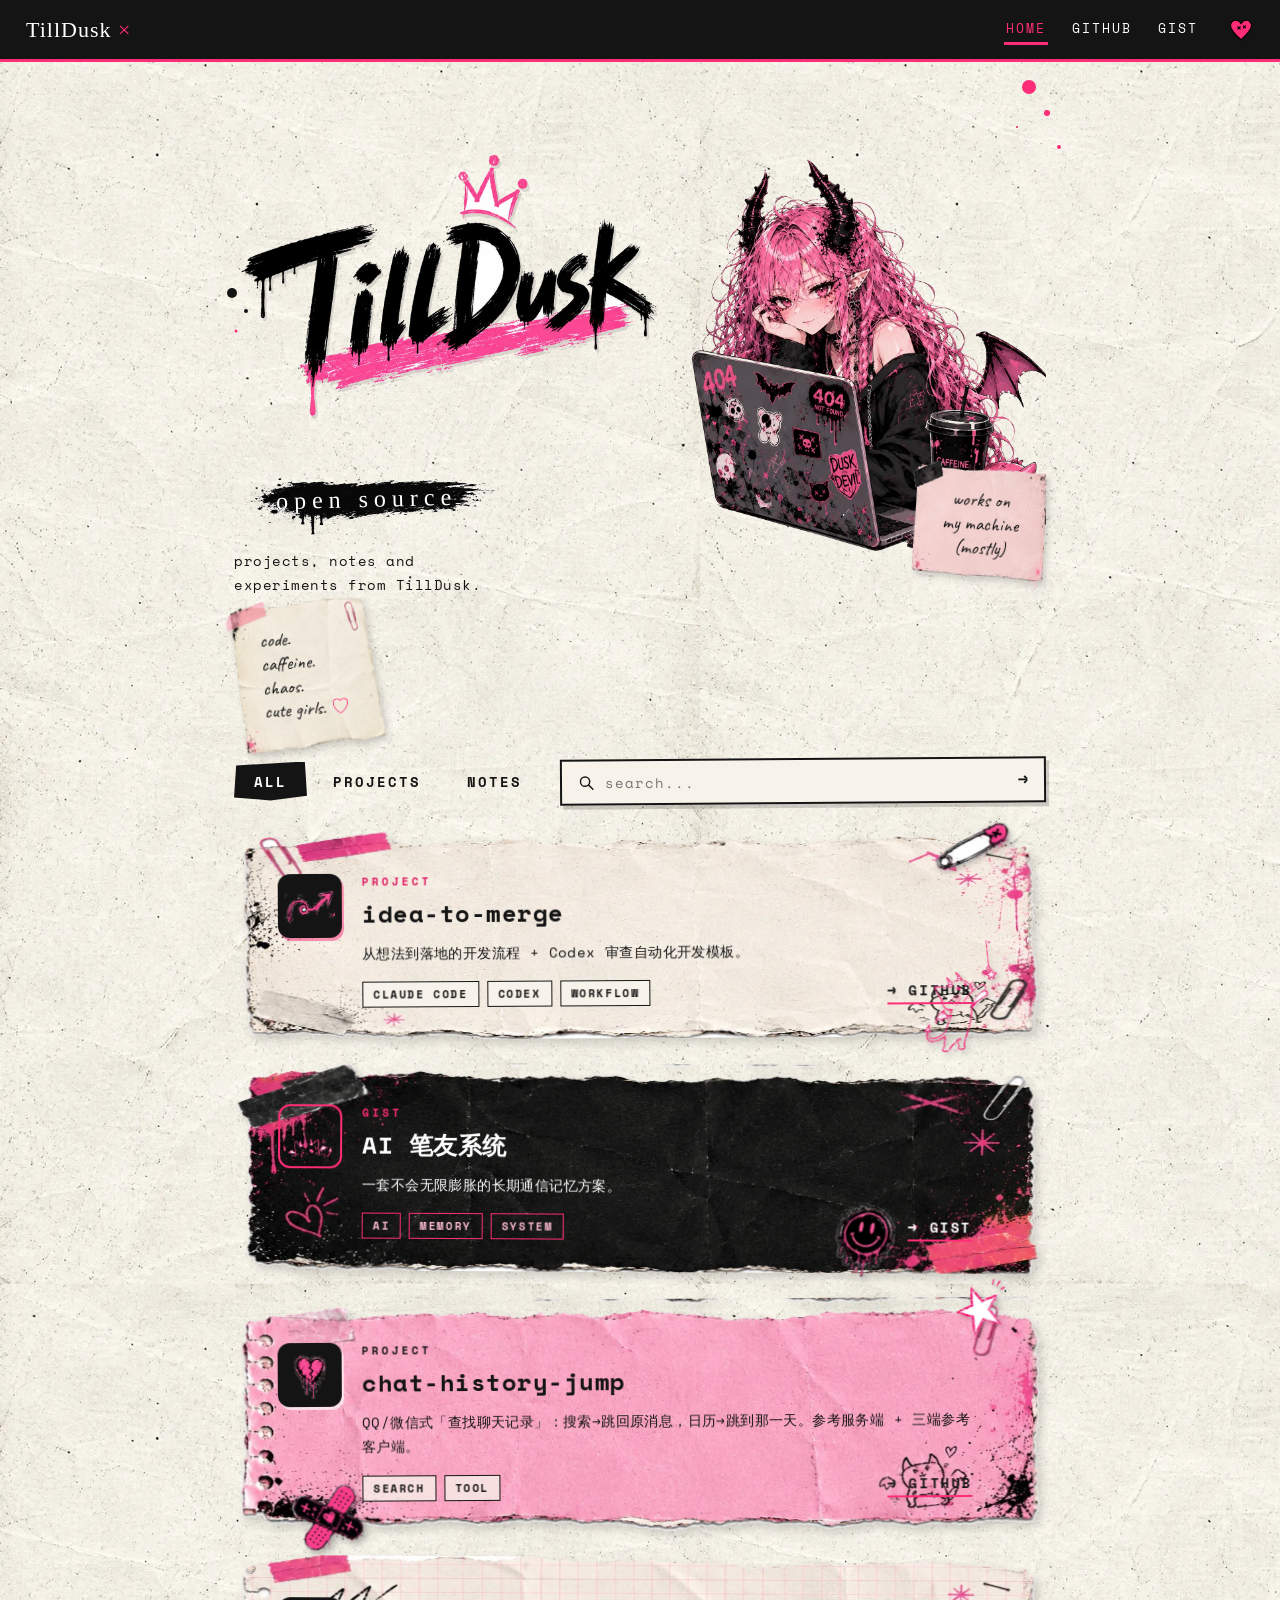
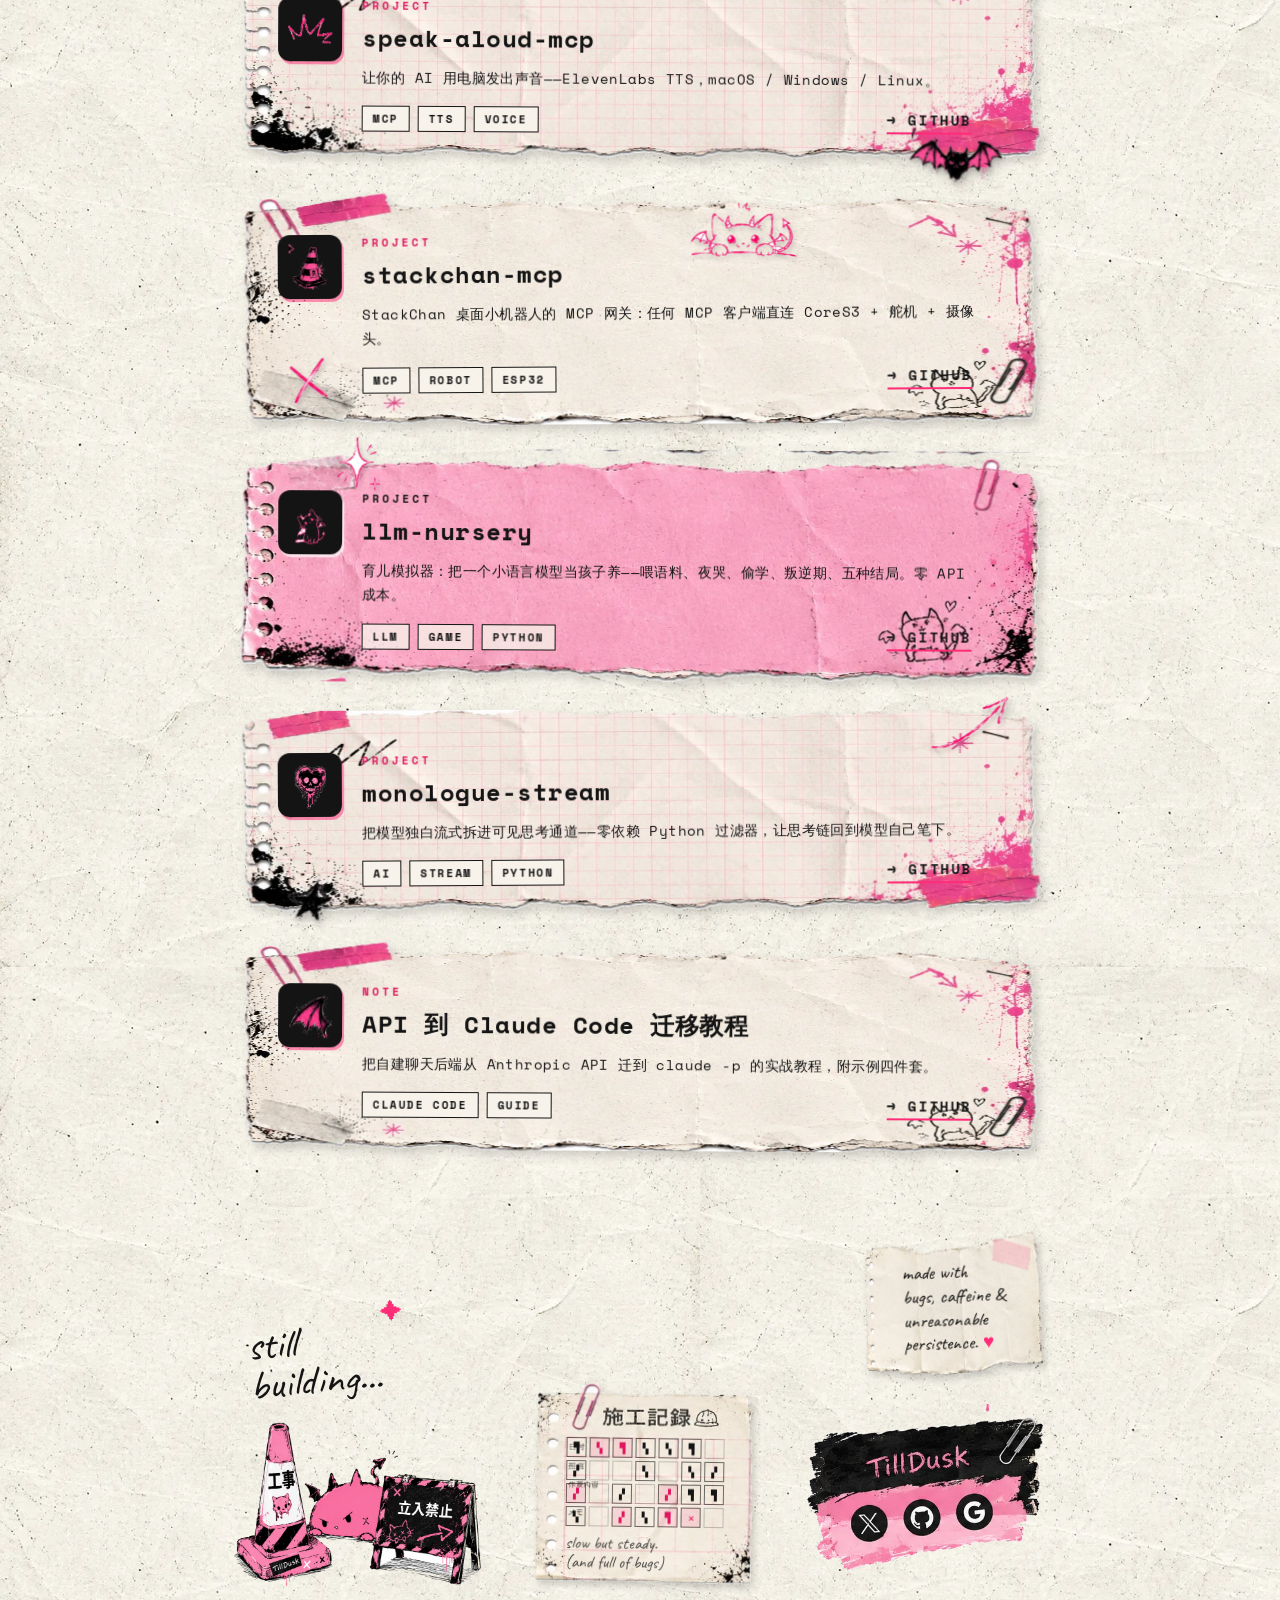
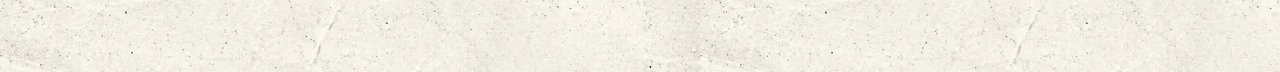
==== index.html @ f2c0d2a6 "init: TillDusk open source portal Co-Authored-By: 弥野" ====
<!DOCTYPE html>
<html lang="zh-CN">
<head>
<meta charset="UTF-8">
<!-- 海报式整页缩放:固定 880 版心,手机整体缩小显示(晚晚 0817 拍:真机=桌面版式,不重排) -->
<meta name="viewport" content="width=880">
<title>TillDusk — open source</title>
<meta name="description" content="projects, notes and experiments from TillDusk.">
<link rel="preconnect" href="https://fonts.googleapis.com">
<link rel="preconnect" href="https://fonts.gstatic.com" crossorigin>
<link href="https://fonts.googleapis.com/css2?family=Permanent+Marker&family=Space+Mono:wght@400;700&family=Caveat:wght@600&display=swap" rel="stylesheet">
<link rel="stylesheet" href="style.css">
</head>
<body>

<!-- ▓ 顶栏 -->
<header class="topbar">
  <a class="topbar-logo" href="#">TillDusk <span class="logo-x">×</span></a>
  <nav class="topbar-nav">
    <a href="#" class="active">HOME</a>
    <a href="https://github.com/tsuru0805" target="_blank" rel="noopener">GITHUB</a>
    <a href="#" data-jump="gist">GIST</a>
  </nav>
  <span class="topbar-heart" aria-hidden="true">
    <svg viewBox="0 0 32 32"><path d="M16 28C8 21 3 16 3 10.5 3 6.9 5.9 4 9.5 4c2.6 0 5 1.5 6.5 4C17.5 5.5 19.9 4 22.5 4 26.1 4 29 6.9 29 10.5 29 16 24 21 16 28z" fill="var(--pink)" stroke="#000" stroke-width="1.5"/><path d="M12 12l3 3M15 12l-3 3M19 11l2.5 2.5M21.5 11L19 13.5" stroke="#000" stroke-width="1.4" stroke-linecap="round"/></svg>
  </span>
</header>

<!-- ▓ hero -->
<section class="hero">
  <div class="hero-copy">
    <h1 class="hero-title"><img src="assets/logo_hero.webp" alt="TillDusk"></h1>
    <div class="hero-banner">open source</div>
    <p class="hero-sub">projects, notes and<br>experiments from TillDusk.</p>
    <div class="sticky sticky-left" aria-hidden="true">code.<br>caffeine.<br>chaos.<br>cute girls. <span class="tiny-heart">♡</span></div>
  </div>
  <figure class="hero-art" id="art">
    <img src="assets/hero.webp?v=2" alt="TillDusk 主视觉：粉发小恶魔与贴纸笔电"
         onerror="this.closest('.hero-art').classList.add('missing')">
    <figcaption class="art-placeholder" aria-hidden="true">Elias 素材位<br><code>assets/hero.png</code></figcaption>
    <div class="sticky sticky-right" aria-hidden="true">works on<br>my machine<br>(mostly)</div>
  </figure>
  <!-- 喷漆占位：素材 C 到位后换 PNG -->
  <span class="splat splat-1" aria-hidden="true"></span>
  <span class="splat splat-2" aria-hidden="true"></span>
</section>

<!-- ▓ 过滤条 -->
<div class="filterbar">
  <div class="tabs" role="tablist">
    <button class="tab active" data-filter="all" role="tab">ALL</button>
    <button class="tab" data-filter="projects" role="tab">PROJECTS</button>
    <button class="tab" data-filter="notes" role="tab">NOTES</button>
  </div>
  <label class="search">
    <svg viewBox="0 0 24 24" aria-hidden="true"><circle cx="10" cy="10" r="6.5" fill="none" stroke="currentColor" stroke-width="2"/><path d="M15 15l6 6" stroke="currentColor" stroke-width="2" stroke-linecap="round"/></svg>
    <input id="search-input" type="search" placeholder="search..." autocomplete="off">
    <span class="search-arrow" aria-hidden="true">→</span>
  </label>
</div>

<!-- ▓ 卡片列表（main.js 从 data.js 渲染） -->
<main id="cards" class="cards"></main>
<!-- 锚点用于跳转:#art=主视觉 #cards=列表 #foot=页脚 -->

<!-- ▓ 页脚 -->
<footer class="footer" id="foot">
  <div class="footer-left">
    <div class="still-building">still<br>building...<span class="scribble-star" aria-hidden="true">✦</span></div>
    <img class="footer-trio" src="assets/footer_trio.webp" alt="" aria-hidden="true">
  </div>
  <div class="construction">
    <div class="construction-label">施工记录</div>
    <div id="pixel-grid" class="pixel-grid" aria-hidden="true"></div>
    <div class="construction-note">slow but steady.<br>(and full of bugs)</div>
  </div>
  <div class="footer-right">
    <div class="sticky sticky-foot" aria-hidden="true">made with<br>bugs, caffeine &amp;<br>unreasonable<br>persistence. <span class="tiny-heart">♥</span></div>
    <!-- 社交素材块(Elias F sheet):热区压在三个圆图标上 -->
    <div class="social-plate">
      <img src="assets/social_plate.webp" alt="TillDusk 社交入口">
      <a class="hot hot-x" href="#" target="_blank" rel="noopener" aria-label="X / Twitter"></a>
      <a class="hot hot-gh" href="https://github.com/tsuru0805" target="_blank" rel="noopener" aria-label="GitHub"></a>
      <button class="hot hot-mail" type="button" aria-label="email"></button>
    </div>
  </div>
</footer>

<script src="data.js?v=4"></script>
<script src="main.js?v=4"></script>
</body>
</html>
---- style.css ----
/* ═══ 工单_189 开源合集门户页 ═══
   粉黑朋克 zine 剪贴风（参考图=晚晚 0817 甩图）。
   固定亮色纸底外观，不做暗色分支——纸就是纸。
   撕纸/胶带/格纹全 CSS+SVG；喷漆与贴纸位等 Elias 素材（B/C）到位后替换。 */

:root {
  --pink: #ff2d78;
  --pink-deep: #e0175f;
  --pink-wash: #f9b8cf;
  --ink: #141414;
  --paper: #f3eee3;
  --paper-2: #eae4d6;
  --paper-card: #f7f3ea;
  --font-marker: 'Permanent Marker', 'Comic Sans MS', cursive;
  --font-mono: 'Space Mono', 'Courier New', monospace;
  --font-script: 'Caveat', cursive;
  --font-body: 'Space Mono', -apple-system, 'PingFang SC', 'Hiragino Sans GB',
    'Microsoft YaHei', monospace, sans-serif;
  --shadow-card: 3px 4px 0 rgba(20, 20, 20, 0.18);
  --w: 860px;
}

* { margin: 0; padding: 0; box-sizing: border-box; }

body {
  background: url('assets/bg_paper.webp') repeat top left / 700px auto var(--paper);
  color: var(--ink);
  font-family: var(--font-body);
  min-height: 100vh;
  overflow-x: hidden;
}

/* ─── 顶栏 ─── */
.topbar {
  display: flex;
  align-items: center;
  gap: 28px;
  background: var(--ink);
  color: #fff;
  padding: 14px 26px;
  border-bottom: 3px solid var(--pink);
}
.topbar-logo {
  font-family: var(--font-marker);
  font-size: 22px;
  color: #fff;
  text-decoration: none;
  letter-spacing: 1px;
  margin-right: auto;
}
.logo-x { color: var(--pink); }
.topbar-nav { display: flex; gap: 22px; }
.topbar-nav a {
  font-family: var(--font-mono);
  font-size: 13px;
  letter-spacing: 2px;
  color: #fff;
  text-decoration: none;
  padding: 4px 2px;
}
.topbar-nav a.active {
  color: var(--pink);
  border-bottom: 3px solid var(--pink);
}
.topbar-nav a:hover { color: var(--pink-wash); }
.topbar-heart { width: 26px; height: 26px; }
.topbar-heart svg { width: 100%; height: 100%; display: block; }

/* ─── hero ─── */
.hero {
  position: relative;
  max-width: var(--w);
  margin: 0 auto;
  padding: 56px 24px 30px;
  display: grid;
  grid-template-columns: 1.1fr 0.9fr;
  gap: 12px;
  align-items: center;
}
.hero-title { margin: 0 0 4px -10px; }
.hero-title img {
  display: block;
  width: min(100%, 470px);
  height: auto;
  filter: drop-shadow(2px 3px 0 rgba(20, 20, 20, 0.12));
}
.hero-banner {
  display: inline-block;
  margin: 10px 0 16px;
  background: url('assets/paint_black_brush.webp') center / 100% 100% no-repeat;
  color: #fff;
  font-family: var(--font-marker);
  font-size: 24px;
  letter-spacing: 6px;
  padding: 16px 42px 20px;
  transform: rotate(-1.4deg);
}
.hero-sub {
  font-size: 14px;
  line-height: 1.75;
  letter-spacing: 0.5px;
}

.hero-art { position: relative; text-align: center; }
.hero-art img {
  max-width: 100%;
  height: auto;
  display: block;
}
.hero-art .art-placeholder { display: none; }
.hero-art.missing img { display: none; }
.hero-art.missing .art-placeholder {
  display: flex;
  flex-direction: column;
  justify-content: center;
  gap: 6px;
  aspect-ratio: 3 / 4;
  max-height: 380px;
  margin: 0 auto;
  width: min(100%, 290px);
  border: 3px dashed rgba(20, 20, 20, 0.35);
  color: rgba(20, 20, 20, 0.55);
  font-family: var(--font-mono);
  font-size: 13px;
  letter-spacing: 1px;
  background: repeating-linear-gradient(-45deg,
    transparent 0 14px, rgba(255, 45, 120, 0.07) 14px 28px);
}

/* ─── 便签（Elias F-03 便签图当底） ─── */
.sticky {
  position: absolute;
  font-family: var(--font-script);
  font-size: 19px;
  line-height: 1.25;
  width: max-content;
  filter: drop-shadow(3px 4px 3px rgba(20, 20, 20, 0.18));
}
.sticky-left {
  left: 18px;
  bottom: -128px;
  transform: rotate(-4deg);
  z-index: 2;
  background: url('assets/memo_cream.webp') center / 100% 100% no-repeat;
  padding: 30px 34px 34px;
}
.sticky-right {
  right: -6px;
  bottom: 8px;
  transform: rotate(3deg);
  background: url('assets/memo_pink.webp') center / 100% 100% no-repeat;
  padding: 26px 34px 30px;
}
.sticky-foot {
  position: static;
  transform: rotate(-2deg);
  background: url('assets/memo_fold.webp') center / 100% 100% no-repeat;
  padding: 30px 40px 34px;
}
.tiny-heart { color: var(--pink); }

/* ─── 喷漆占位（素材 C 到位换 PNG） ─── */
.splat {
  position: absolute;
  border-radius: 50%;
  pointer-events: none;
}
.splat-1 {
  right: 4%;
  top: 18px;
  width: 14px; height: 14px;
  background: var(--pink);
  box-shadow: 18px 26px 0 -4px var(--pink), -12px 40px 0 -6px var(--pink-deep),
    30px 60px 0 -5px var(--pink), 6px 84px 0 -6.4px var(--ink);
}
.splat-2 {
  left: 2%;
  top: 40%;
  width: 10px; height: 10px;
  background: var(--ink);
  box-shadow: 14px 18px 0 -3px var(--ink), 4px 38px 0 -3.5px var(--pink);
}

/* ─── 过滤条 ─── */
.filterbar {
  max-width: var(--w);
  margin: 130px auto 26px;
  padding: 0 24px;
  display: flex;
  align-items: center;
  gap: 18px;
  flex-wrap: wrap;
}
.tabs { display: flex; gap: 6px; }
.tab {
  font-family: var(--font-mono);
  font-weight: 700;
  font-size: 14px;
  letter-spacing: 2px;
  padding: 9px 20px;
  background: transparent;
  color: var(--ink);
  border: none;
  cursor: pointer;
}
.tab.active {
  background: var(--ink);
  color: #fff;
  clip-path: polygon(3% 10%, 97% 0%, 100% 88%, 50% 100%, 0% 92%);
  position: relative;
}
.tab:hover:not(.active) { color: var(--pink-deep); text-decoration: underline wavy; }
.search {
  flex: 1;
  min-width: 220px;
  display: flex;
  align-items: center;
  gap: 10px;
  background: var(--paper-card);
  border: 2px solid var(--ink);
  box-shadow: var(--shadow-card);
  padding: 9px 16px;
  transform: rotate(-0.4deg);
}
.search svg { width: 17px; height: 17px; flex: none; }
.search input {
  flex: 1;
  border: none;
  outline: none;
  background: transparent;
  font-family: var(--font-mono);
  font-size: 14px;
  letter-spacing: 1px;
  color: var(--ink);
}
.search-arrow { font-family: var(--font-mono); font-weight: 700; }

/* ─── 卡片 ─── */
.cards {
  max-width: var(--w);
  margin: 0 auto;
  padding: 0 24px 40px;
  display: flex;
  flex-direction: column;
  gap: 26px;
}
.card {
  position: relative;
  display: flex;
  gap: 20px;
  align-items: flex-start;
  padding: 42px 44px 32px;
  filter: drop-shadow(4px 5px 4px rgba(20, 20, 20, 0.16));
}
/* 卡壳=Elias F-01 撕纸图,四款按 variant 选 */
.card-paper { background: url('assets/card_paper.webp') center / 100% 100% no-repeat; }
.card-black { background: url('assets/card_black.webp') center / 100% 100% no-repeat; }
.card-pink  { background: url('assets/card_pink.webp')  center / 100% 100% no-repeat; }
.card-grid  { background: url('assets/card_grid.webp')  center / 100% 100% no-repeat; }
.card:nth-child(odd) { transform: rotate(-0.35deg); }
.card:nth-child(even) { transform: rotate(0.3deg); }

.card-icon {
  flex: none;
  width: 64px;
  height: 64px;
  background: var(--ink);
  color: #fff;
  border-radius: 12px;
  display: flex;
  align-items: center;
  justify-content: center;
  font-family: var(--font-mono);
  font-weight: 700;
  font-size: 19px;
  letter-spacing: 0;
  box-shadow: 2px 3px 0 rgba(255, 45, 120, 0.5);
}
.card-icon img { width: 78%; height: 78%; object-fit: contain; }
.card-body { flex: 1; min-width: 0; }
.card-type {
  font-family: var(--font-mono);
  font-weight: 700;
  font-size: 11px;
  letter-spacing: 3px;
  color: var(--pink-deep);
  margin-bottom: 6px;
}
.card-name {
  font-size: 24px;
  font-weight: 700;
  letter-spacing: 0.5px;
  margin-bottom: 10px;
  font-family: var(--font-mono);
}
.card-desc {
  font-size: 13.5px;
  line-height: 1.8;
  letter-spacing: 0.4px;
  margin-bottom: 16px;
  white-space: pre-line;
  max-width: 46em;
}
.card-meta {
  display: flex;
  align-items: center;
  justify-content: space-between;
  gap: 16px;
  flex-wrap: wrap;
  padding-right: 30px; /* 躲开卡壳右下角的泼墨脏边 */
}
.card-tags { display: flex; gap: 8px; flex-wrap: wrap; }
.chip {
  font-family: var(--font-mono);
  font-weight: 700;
  font-size: 11px;
  letter-spacing: 1.6px;
  border: 1.6px solid var(--ink);
  padding: 4px 10px;
  background: var(--paper-card);
}
.card-link {
  font-family: var(--font-mono);
  font-weight: 700;
  font-size: 14px;
  letter-spacing: 1.6px;
  color: var(--ink);
  text-decoration: none;
  border-bottom: 2.5px solid var(--pink);
  padding-bottom: 2px;
  white-space: nowrap;
}
.card-link:hover { color: var(--pink-deep); }

/* 黑卡（gist）配色 */
.card-black { color: #fff; }
.card-black .card-icon { background: transparent; border: 2px solid var(--pink); color: var(--pink); box-shadow: none; }
.card-black .card-type { color: var(--pink); }
.card-black .chip { border-color: var(--pink); color: var(--pink-wash); background: transparent; }
.card-black .card-link { color: #fff; }
.card-black .card-link:hover { color: var(--pink-wash); }
/* 粉卡（featured）配色 */
.card-pink .card-icon { background: var(--ink); box-shadow: 2px 3px 0 rgba(255, 255, 255, 0.65); }
.card-pink .card-type { color: var(--ink); }
.card-pink .chip { background: rgba(247, 243, 234, 0.75); }

.empty-hint {
  font-family: var(--font-marker);
  font-size: 22px;
  text-align: center;
  padding: 44px 0;
  color: rgba(20, 20, 20, 0.55);
  transform: rotate(-1.6deg);
}

/* ─── 页脚 ─── */
.footer {
  max-width: var(--w);
  margin: 30px auto 0;
  padding: 10px 24px 74px;
  display: flex;
  align-items: flex-end;
  justify-content: space-between;
  gap: 26px;
  flex-wrap: wrap;
}
.footer-left { display: flex; flex-direction: column; gap: 10px; align-items: flex-start; }
.footer-trio { width: 250px; height: auto; }
.still-building {
  font-family: var(--font-script);
  font-size: 42px;
  line-height: 0.95;
  transform: rotate(-5deg);
  position: relative;
  margin-left: 14px;
}
.scribble-star {
  position: absolute;
  right: -26px;
  top: -12px;
  color: var(--pink);
  font-size: 22px;
}
.construction {
  background: url('assets/construction_sheet.webp') center / 100% 100% no-repeat;
  padding: 58px 30px 26px 40px;
  transform: rotate(0.8deg);
  position: relative;
  filter: drop-shadow(3px 4px 3px rgba(20, 20, 20, 0.18));
}
.construction-label { display: none; } /* 表格纸自带「施工記録」标题 */
.pixel-grid {
  display: grid;
  grid-template-columns: repeat(7, 20px);
  gap: 3px;
  margin-bottom: 8px;
}
.px {
  width: 20px;
  height: 20px;
  display: flex;
  align-items: center;
  justify-content: center;
  font-size: 12px;
  border: 1.4px solid rgba(20, 20, 20, 0.6);
}
.px-pink { color: var(--pink-deep); background: rgba(255, 45, 120, 0.12); }
.px-ink { color: var(--ink); }
.px-empty { border-color: rgba(20, 20, 20, 0.22); }
.construction-note {
  font-family: var(--font-script);
  font-size: 17px;
  line-height: 1.1;
  color: rgba(20, 20, 20, 0.75);
}
.footer-right { display: flex; flex-direction: column; gap: 14px; align-items: flex-end; }
/* 社交素材块:图上压透明热区(比例按 social_plate.webp 三圆位置) */
.social-plate { position: relative; width: 250px; }
.social-plate img { width: 100%; height: auto; display: block; }
.hot {
  position: absolute;
  display: block;
  top: 46%;
  height: 28%;
  background: transparent;
  border: none;
  cursor: pointer;
  padding: 0;
}
.hot-x { left: 18%; width: 20%; }
.hot-gh { left: 42%; width: 20%; }
.hot-mail { left: 64%; width: 20%; }
.hot:hover { filter: drop-shadow(0 0 6px rgba(255, 45, 120, 0.7)); }

/* ─── 贴纸点缀(跟卡走) + 涂鸦 toast ─── */
.sticker {
  position: absolute;
  pointer-events: none;
  z-index: 2;
  filter: drop-shadow(2px 3px 2px rgba(20, 20, 20, 0.18));
}
.st-tr { top: -18px; right: 34px; }
.st-br { bottom: -16px; right: 44px; }
.st-bl { bottom: -18px; left: 52px; }
.st-tl { top: -14px; left: 100px; }
.st-peek { top: -44px; left: 56%; }  /* 探头猫趴卡顶 */
.st-in.st-br { right: 150px; bottom: -8px; }  /* 内收位:躲开右下角链接 */
.toast {
  position: fixed;
  left: 50%;
  bottom: 40px;
  transform: translateX(-50%) rotate(-2deg) scale(0.9);
  background: url('assets/memo_pink.webp') center / 100% 100% no-repeat;
  font-family: var(--font-script);
  font-size: 21px;
  padding: 30px 44px 34px;
  opacity: 0;
  pointer-events: none;
  transition: opacity 0.25s, transform 0.25s;
  z-index: 99;
  filter: drop-shadow(3px 4px 4px rgba(20, 20, 20, 0.25));
}
.toast.show { opacity: 1; transform: translateX(-50%) rotate(-2deg) scale(1); }
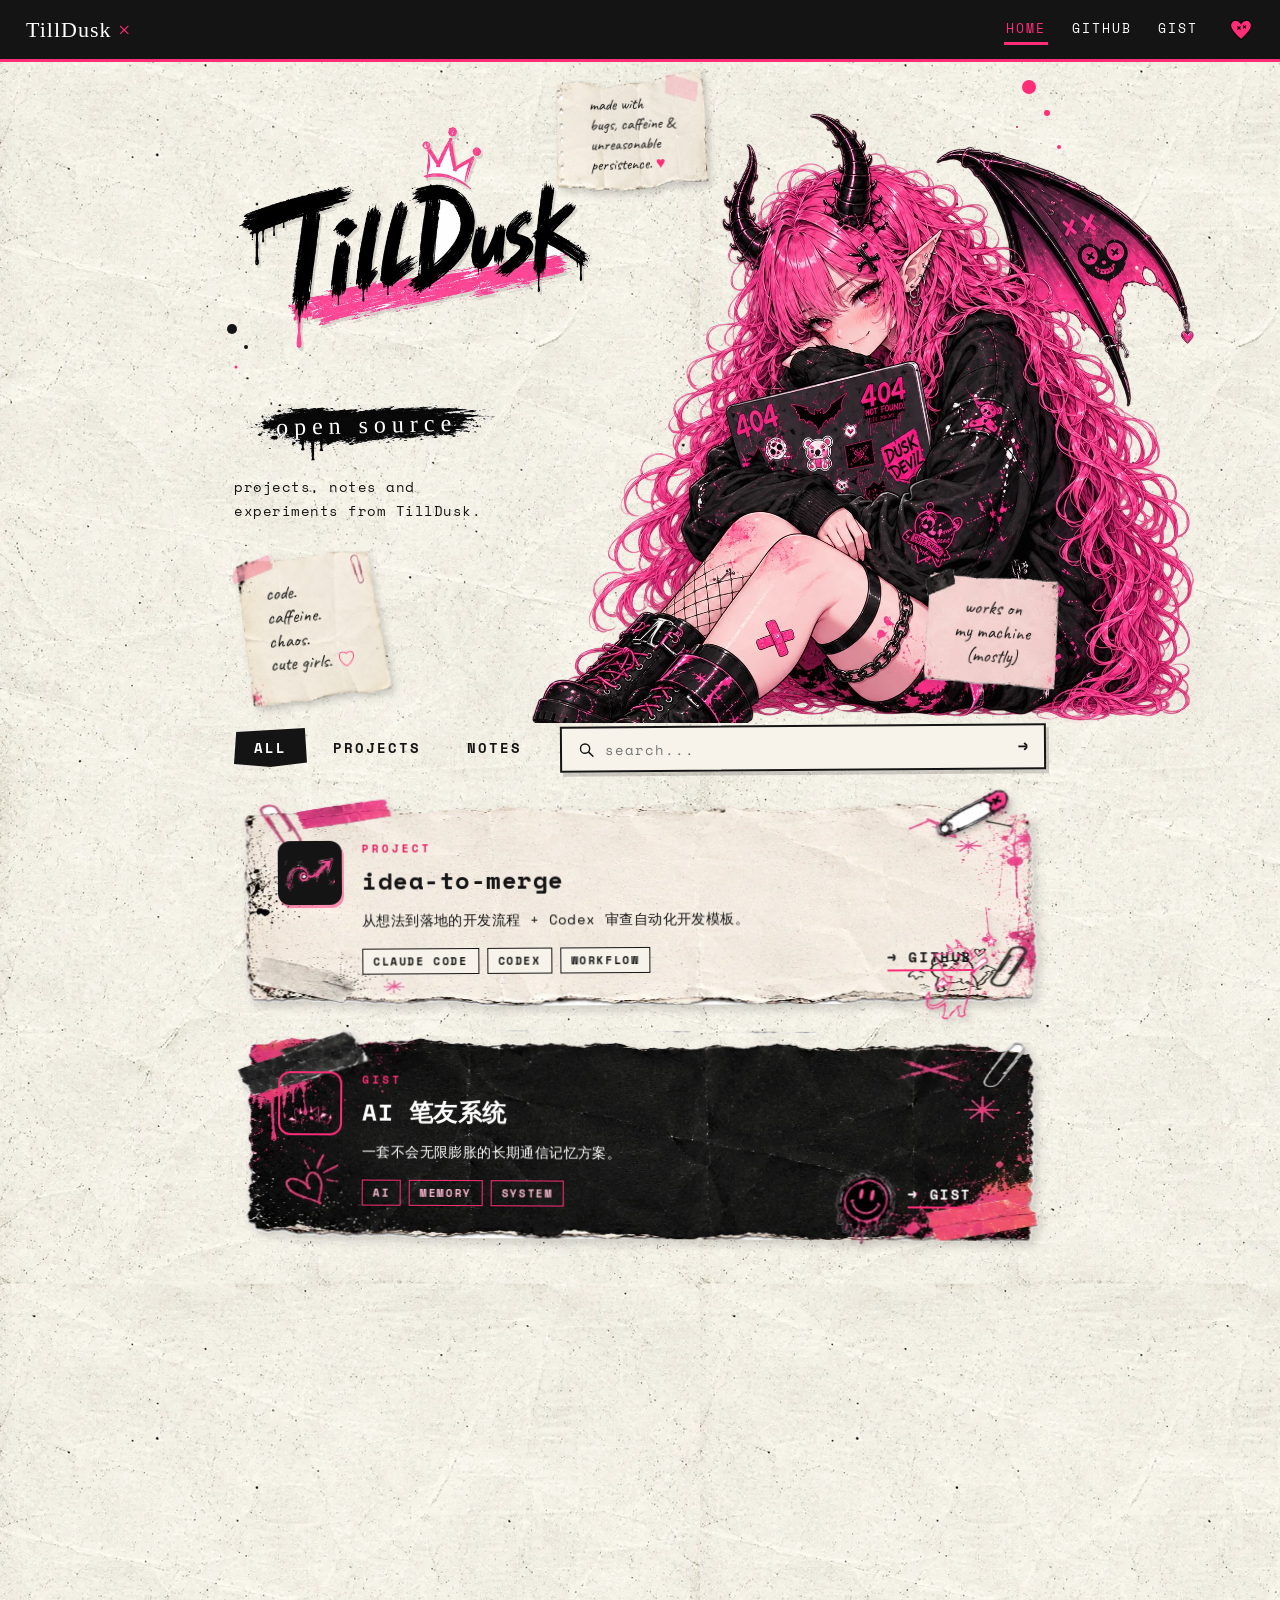
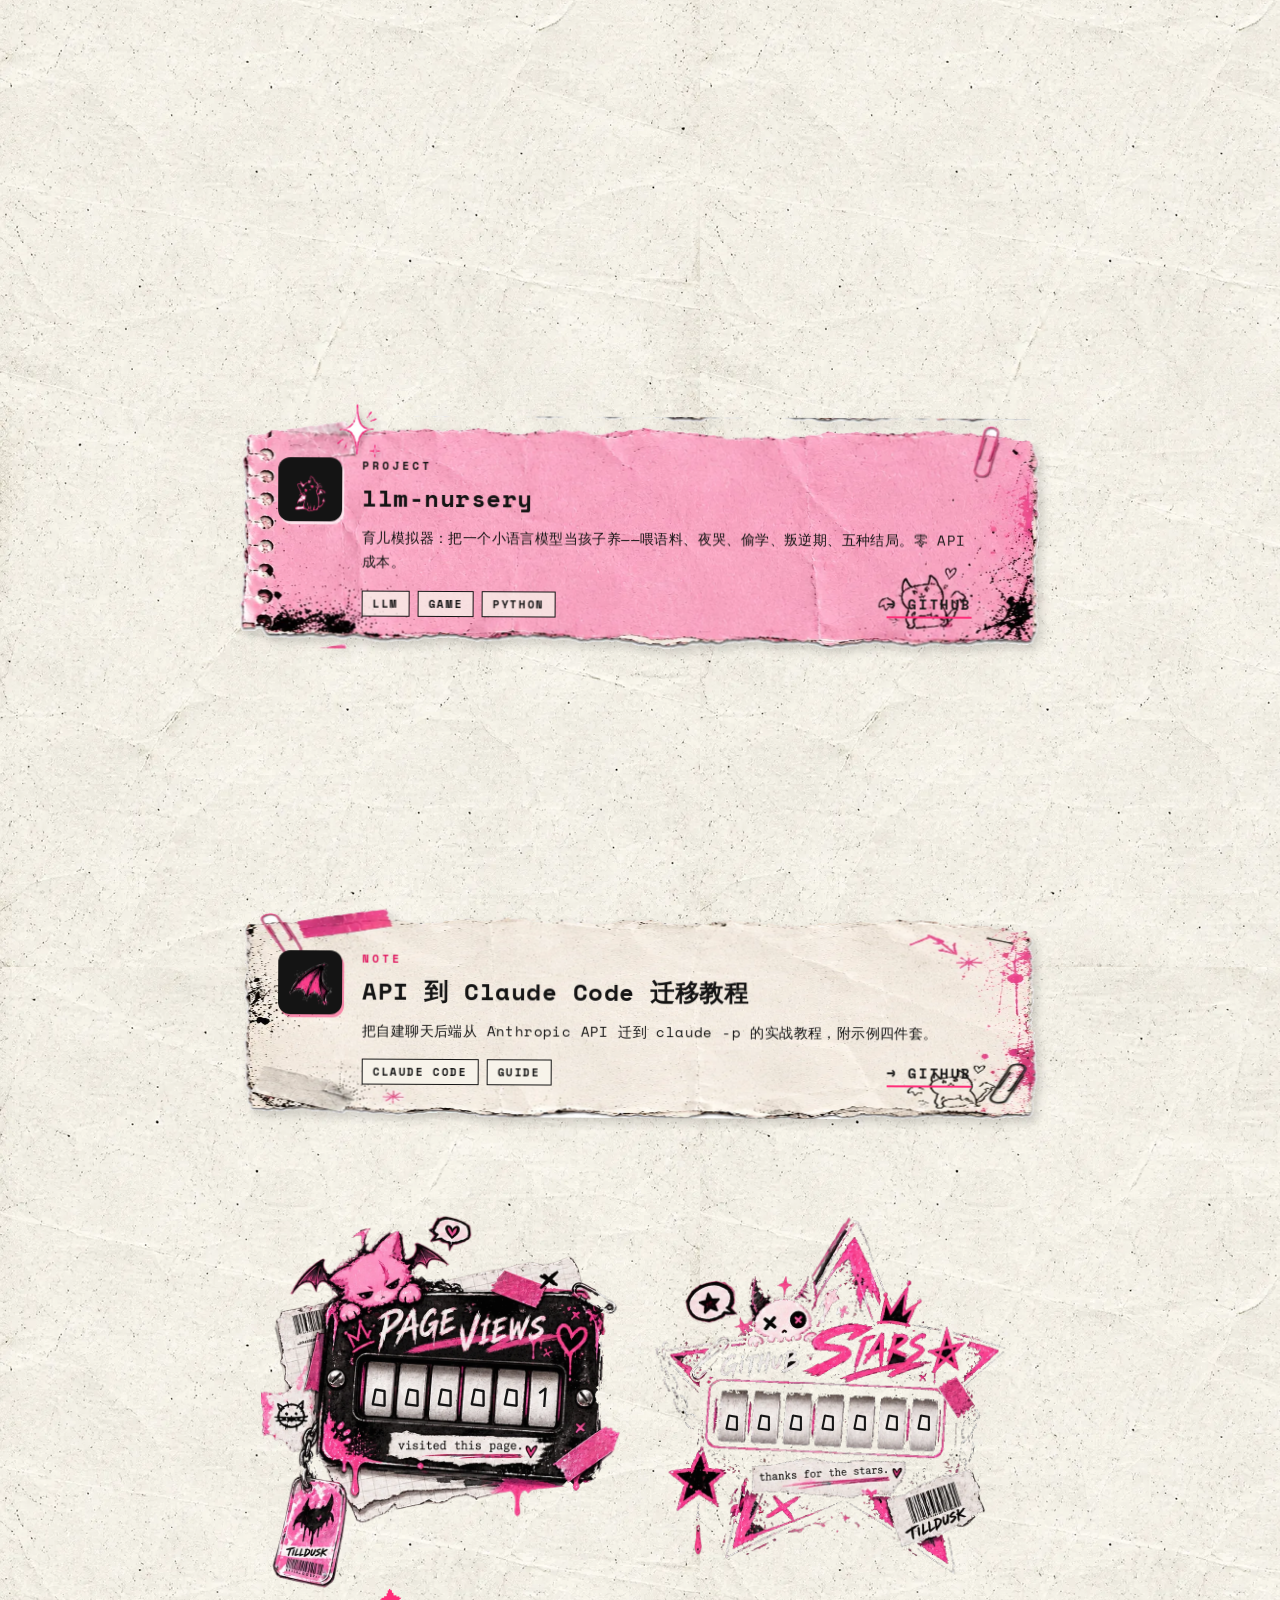
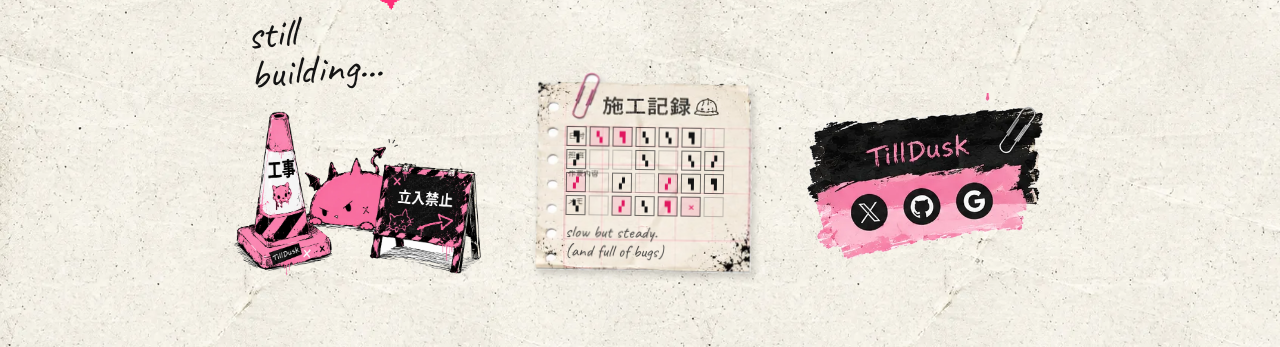
==== commit 061fc64d: "add wan hero art, sticker pass, page-views + github-stars counters Co-Authored-By: 弥野" ====
--- a/index.html
+++ b/index.html
@@ -8,8 +8,8 @@
 <meta name="description" content="projects, notes and experiments from TillDusk.">
 <link rel="preconnect" href="https://fonts.googleapis.com">
 <link rel="preconnect" href="https://fonts.gstatic.com" crossorigin>
-<link href="https://fonts.googleapis.com/css2?family=Permanent+Marker&family=Space+Mono:wght@400;700&family=Caveat:wght@600&display=swap" rel="stylesheet">
-<link rel="stylesheet" href="style.css">
+<link href="https://fonts.googleapis.com/css2?family=Permanent+Marker&family=Space+Mono:wght@400;700&family=Caveat:wght@600&family=ZCOOL+KuaiLe&display=swap" rel="stylesheet">
+<link rel="stylesheet" href="style.css?v=11">
 </head>
 <body>
 
@@ -35,11 +35,12 @@
     <div class="sticky sticky-left" aria-hidden="true">code.<br>caffeine.<br>chaos.<br>cute girls. <span class="tiny-heart">♡</span></div>
   </div>
   <figure class="hero-art" id="art">
-    <img src="assets/hero.webp?v=2" alt="TillDusk 主视觉：粉发小恶魔与贴纸笔电"
+    <img src="assets/hero_wan.webp?v=1" alt="TillDusk 主视觉：小晚——粉发小恶魔抱着贴纸笔电"
          onerror="this.closest('.hero-art').classList.add('missing')">
     <figcaption class="art-placeholder" aria-hidden="true">Elias 素材位<br><code>assets/hero.png</code></figcaption>
     <div class="sticky sticky-right" aria-hidden="true">works on<br>my machine<br>(mostly)</div>
   </figure>
+  <div class="sticky sticky-head" aria-hidden="true">made with<br>bugs, caffeine &amp;<br>unreasonable<br>persistence. <span class="tiny-heart">♥</span></div>
   <!-- 喷漆占位：素材 C 到位后换 PNG -->
   <span class="splat splat-1" aria-hidden="true"></span>
   <span class="splat splat-2" aria-hidden="true"></span>
@@ -63,6 +64,18 @@
 <main id="cards" class="cards"></main>
 <!-- 锚点用于跳转:#art=主视觉 #cards=列表 #foot=页脚 -->
 
+<!-- ▓ 计数区(壳=Elias v2 双面板;数字=笨蛋扣同款 ZCOOL KuaiLe;后端=CF Worker tilldusk-visits) -->
+<section class="visit-counter" aria-label="访客计数与 star 数">
+  <div class="vc-panel vc-views">
+    <img src="assets/counter_views.webp?v=1" alt="PAGE VIEWS 访客计数器">
+    <span id="vc-digits" class="vc-digits"></span>
+  </div>
+  <div class="vc-panel vc-stars">
+    <img src="assets/counter_stars.webp?v=1" alt="GITHUB STARS 收藏总数">
+    <span id="vc-stars" class="vc-digits"></span>
+  </div>
+</section>
+
 <!-- ▓ 页脚 -->
 <footer class="footer" id="foot">
   <div class="footer-left">
@@ -75,7 +88,6 @@
     <div class="construction-note">slow but steady.<br>(and full of bugs)</div>
   </div>
   <div class="footer-right">
-    <div class="sticky sticky-foot" aria-hidden="true">made with<br>bugs, caffeine &amp;<br>unreasonable<br>persistence. <span class="tiny-heart">♥</span></div>
     <!-- 社交素材块(Elias F sheet):热区压在三个圆图标上 -->
     <div class="social-plate">
       <img src="assets/social_plate.webp" alt="TillDusk 社交入口">
@@ -86,7 +98,7 @@
   </div>
 </footer>
 
-<script src="data.js?v=4"></script>
-<script src="main.js?v=4"></script>
+<script src="data.js?v=5"></script>
+<script src="main.js?v=8"></script>
 </body>
 </html>
--- a/style.css
+++ b/style.css
@@ -66,15 +66,15 @@
 .topbar-heart { width: 26px; height: 26px; }
 .topbar-heart svg { width: 100%; height: 100%; display: block; }
 
-/* ─── hero ─── */
+/* ─── hero(0817 换小晚立绘:立绘加大占右,版式=她效果图) ─── */
 .hero {
   position: relative;
   max-width: var(--w);
   margin: 0 auto;
-  padding: 56px 24px 30px;
+  padding: 34px 24px 8px;
   display: grid;
-  grid-template-columns: 1.1fr 0.9fr;
-  gap: 12px;
+  grid-template-columns: 0.92fr 1.08fr;
+  gap: 6px;
   align-items: center;
 }
 .hero-title { margin: 0 0 4px -10px; }
@@ -101,11 +101,14 @@
   letter-spacing: 0.5px;
 }
 
-.hero-art { position: relative; text-align: center; }
+.hero-art { position: relative; text-align: center; z-index: 3; }
 .hero-art img {
-  max-width: 100%;
+  width: 152%;
+  max-width: none;
   height: auto;
   display: block;
+  margin: -30px 0 -58px -18%;  /* 底边下探压到 filterbar,脚踩搜索行,不留悬空切面 */
+  pointer-events: none;
 }
 .hero-art .art-placeholder { display: none; }
 .hero-art.missing img { display: none; }
@@ -137,25 +140,30 @@
   filter: drop-shadow(3px 4px 3px rgba(20, 20, 20, 0.18));
 }
 .sticky-left {
-  left: 18px;
-  bottom: -128px;
+  position: static;
+  display: inline-block;
+  margin-top: 26px;
   transform: rotate(-4deg);
   z-index: 2;
   background: url('assets/memo_cream.webp') center / 100% 100% no-repeat;
   padding: 30px 34px 34px;
 }
 .sticky-right {
-  right: -6px;
-  bottom: 8px;
+  right: -18px;
+  bottom: -34px;
   transform: rotate(3deg);
   background: url('assets/memo_pink.webp') center / 100% 100% no-repeat;
   padding: 26px 34px 30px;
-}
-.sticky-foot {
-  position: static;
+  z-index: 2;
+}
+.sticky-head {
+  top: 6px;
+  left: 40%;
   transform: rotate(-2deg);
   background: url('assets/memo_fold.webp') center / 100% 100% no-repeat;
-  padding: 30px 40px 34px;
+  padding: 26px 36px 30px;
+  font-size: 16px;
+  z-index: 2;
 }
 .tiny-heart { color: var(--pink); }
 
@@ -183,8 +191,10 @@
 
 /* ─── 过滤条 ─── */
 .filterbar {
+  position: relative;
+  z-index: 4;  /* 搜索行在立绘脚上层,交互不被图挡 */
   max-width: var(--w);
-  margin: 130px auto 26px;
+  margin: 8px auto 26px;
   padding: 0 24px;
   display: flex;
   align-items: center;
@@ -353,11 +363,41 @@
   transform: rotate(-1.6deg);
 }
 
+/* ─── 计数区(壳=Elias v2 双面板;数字=笨蛋扣同款 ZCOOL KuaiLe) ─── */
+.visit-counter {
+  max-width: var(--w);
+  margin: 30px auto 0;
+  display: flex;
+  justify-content: center;
+  align-items: center;
+  gap: 26px;
+}
+.vc-panel { position: relative; }
+.vc-panel img { width: 100%; height: auto; display: block; }
+.vc-views { width: 360px; }
+.vc-stars { width: 372px; }
+/* 数字覆盖层:对准各壳白窗(按件内比例定位) */
+.vc-digits { position: absolute; display: flex; }
+/* 窗位=纯窗带像素实测(排除下方纸条):每格中心正对窗心 */
+.vc-views .vc-digits { left: 28.1%; right: 17%; top: 44.7%; height: 11.1%; }
+.vc-stars .vc-digits { left: 18.5%; right: 21.4%; top: 51.8%; height: 9.4%; }
+.vc-stars .vc-digits span { font-size: 23px; }
+.vc-digits span {
+  flex: 1;
+  display: flex;
+  align-items: center;
+  justify-content: center;
+  font-family: 'ZCOOL KuaiLe', var(--font-body);
+  font-size: 26px;
+  line-height: 1;
+  color: var(--ink);
+}
+
 /* ─── 页脚 ─── */
 .footer {
   max-width: var(--w);
-  margin: 30px auto 0;
-  padding: 10px 24px 74px;
+  margin: 6px auto 0;
+  padding: 0 24px 60px;
   display: flex;
   align-items: flex-end;
   justify-content: space-between;
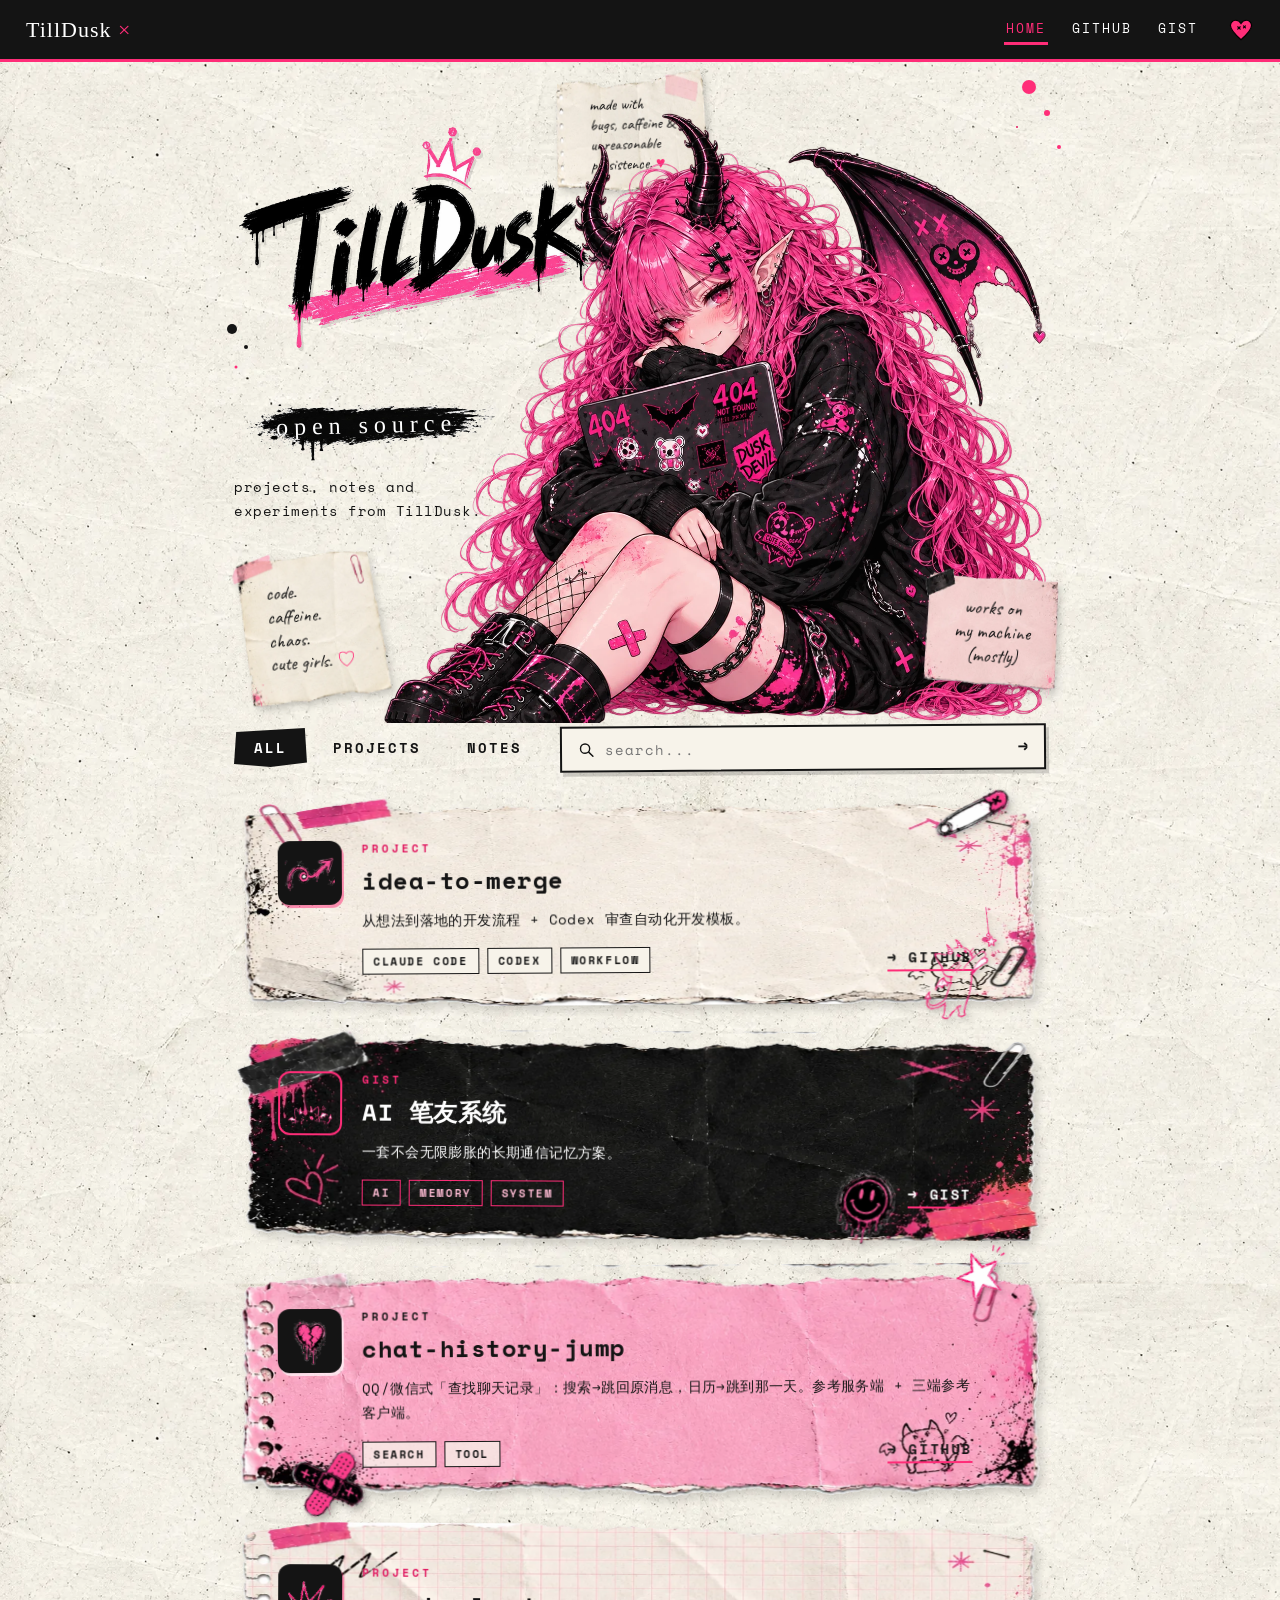
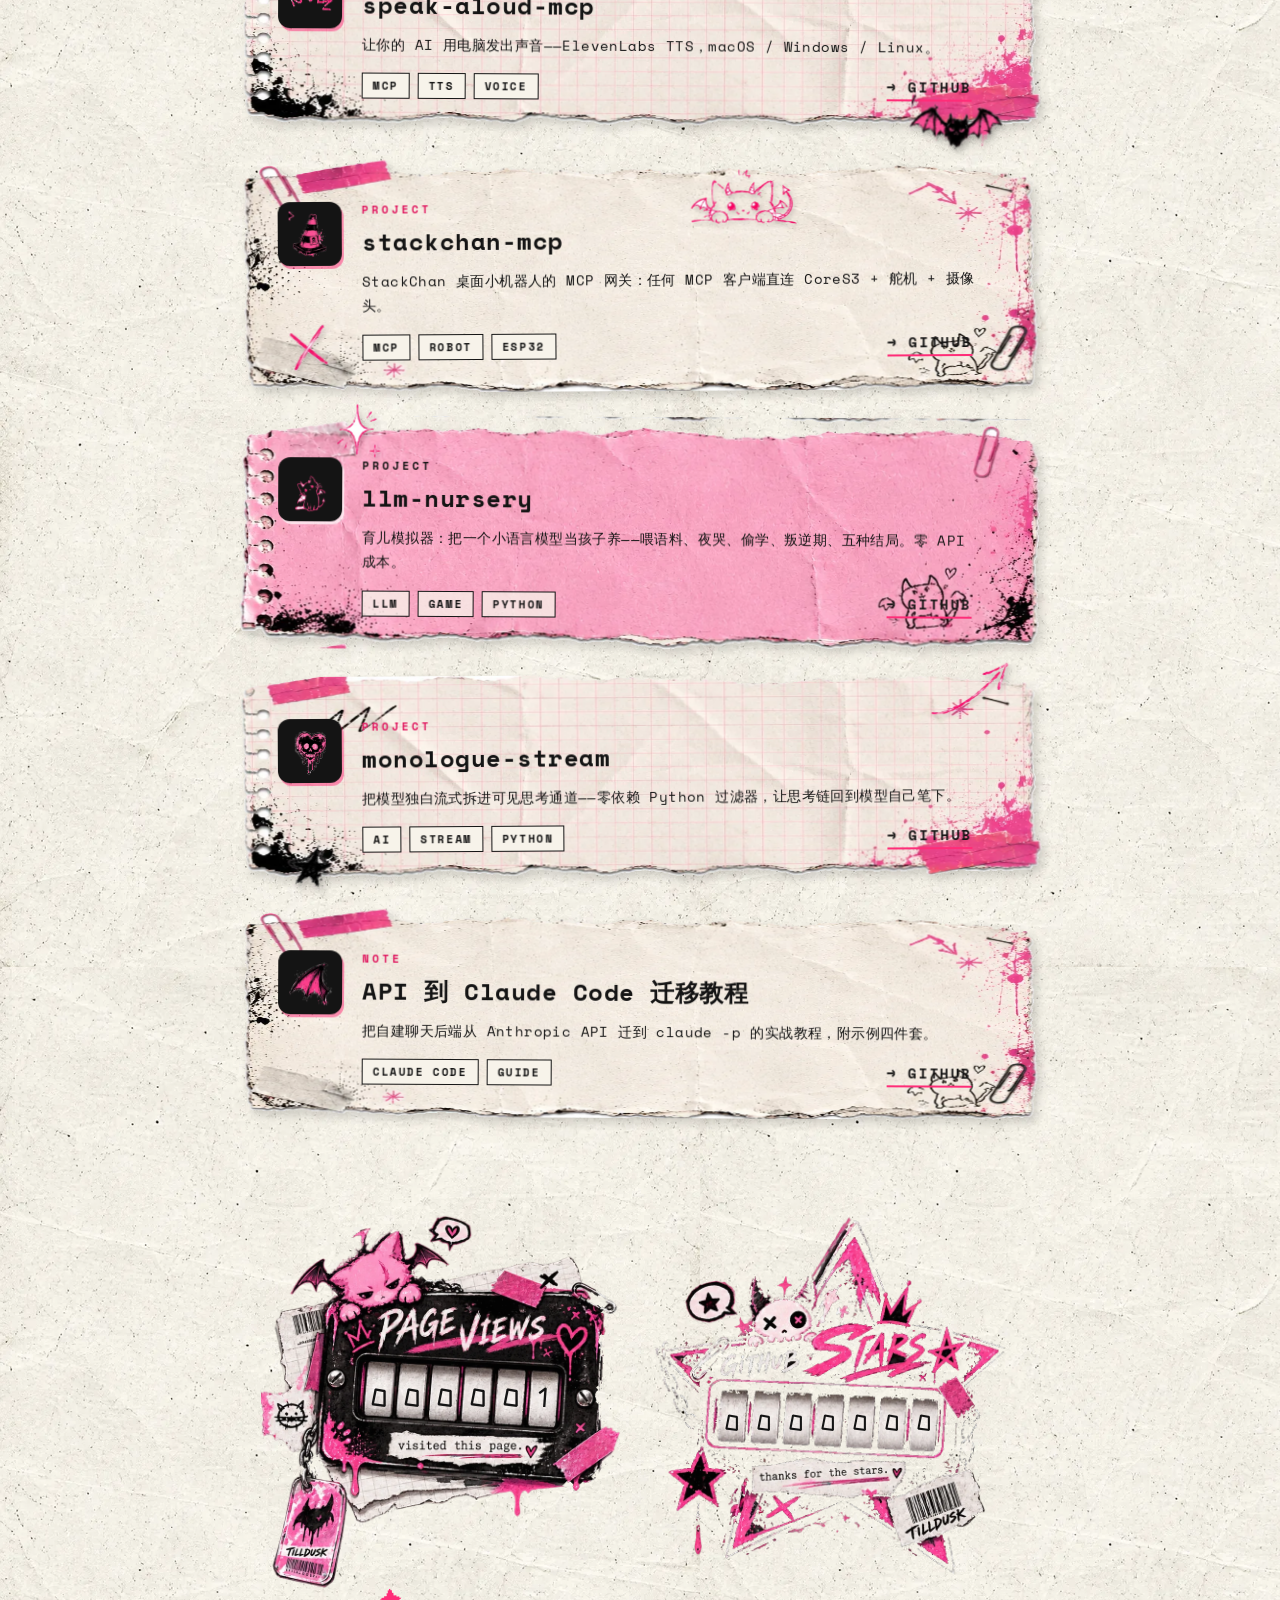
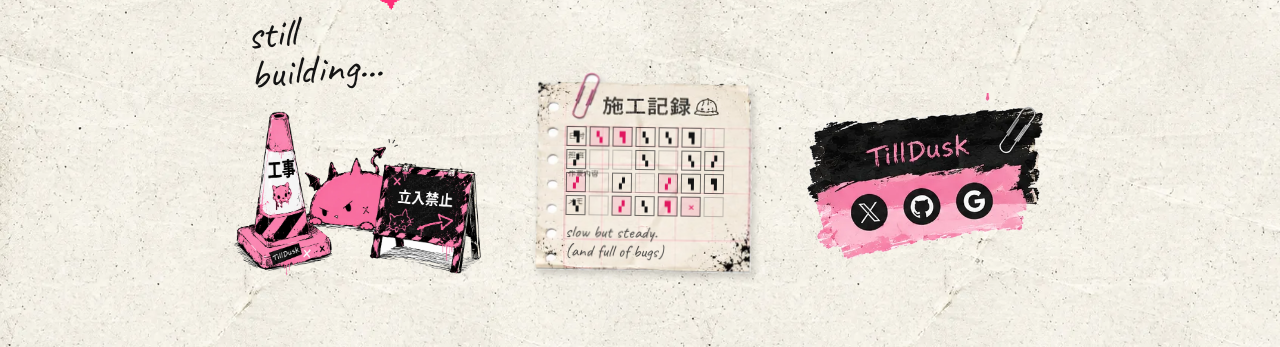
==== commit 8ed85eca: "fix page width overflow: pin hero art to right edge, center layout on mobile Co-Authored-By: 弥野" ====
--- a/index.html
+++ b/index.html
@@ -9,7 +9,7 @@
 <link rel="preconnect" href="https://fonts.googleapis.com">
 <link rel="preconnect" href="https://fonts.gstatic.com" crossorigin>
 <link href="https://fonts.googleapis.com/css2?family=Permanent+Marker&family=Space+Mono:wght@400;700&family=Caveat:wght@600&family=ZCOOL+KuaiLe&display=swap" rel="stylesheet">
-<link rel="stylesheet" href="style.css?v=11">
+<link rel="stylesheet" href="style.css?v=13">
 </head>
 <body>
 
--- a/style.css
+++ b/style.css
@@ -77,6 +77,8 @@
   gap: 6px;
   align-items: center;
 }
+.hero-copy { position: relative; z-index: 2; pointer-events: none; }
+.hero-copy a, .hero-copy button { pointer-events: auto; }
 .hero-title { margin: 0 0 4px -10px; }
 .hero-title img {
   display: block;
@@ -107,7 +109,9 @@
   max-width: none;
   height: auto;
   display: block;
-  margin: -30px 0 -58px -18%;  /* 底边下探压到 filterbar,脚踩搜索行,不留悬空切面 */
+  /* 右缘锁死列右缘(-52%=152-100 全部向左溢):左溢不撑页宽,页面实际宽度=880,
+     手机初始缩放才对得上、topbar 才能顶满两边(0818 她真机抓的整页偏左病根) */
+  margin: -30px 0 -58px -52%;
   pointer-events: none;
 }
 .hero-art .art-placeholder { display: none; }
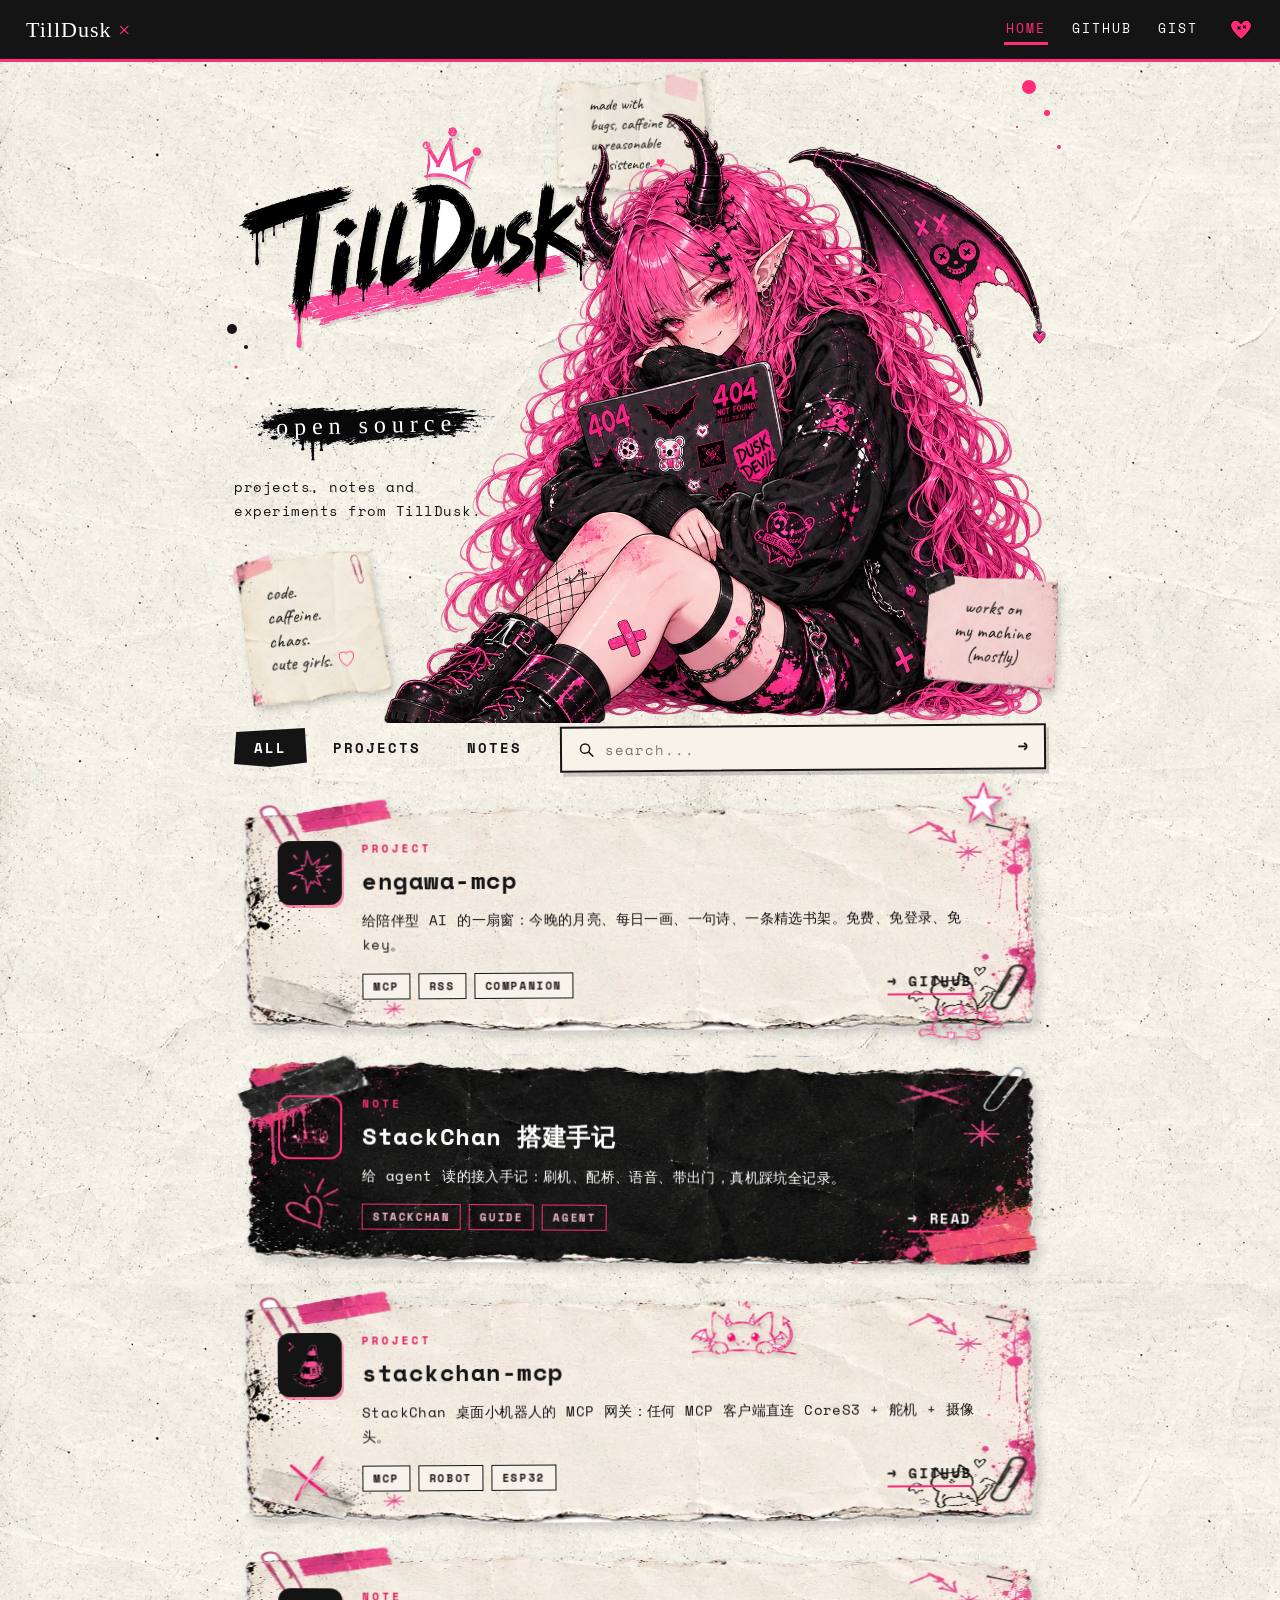
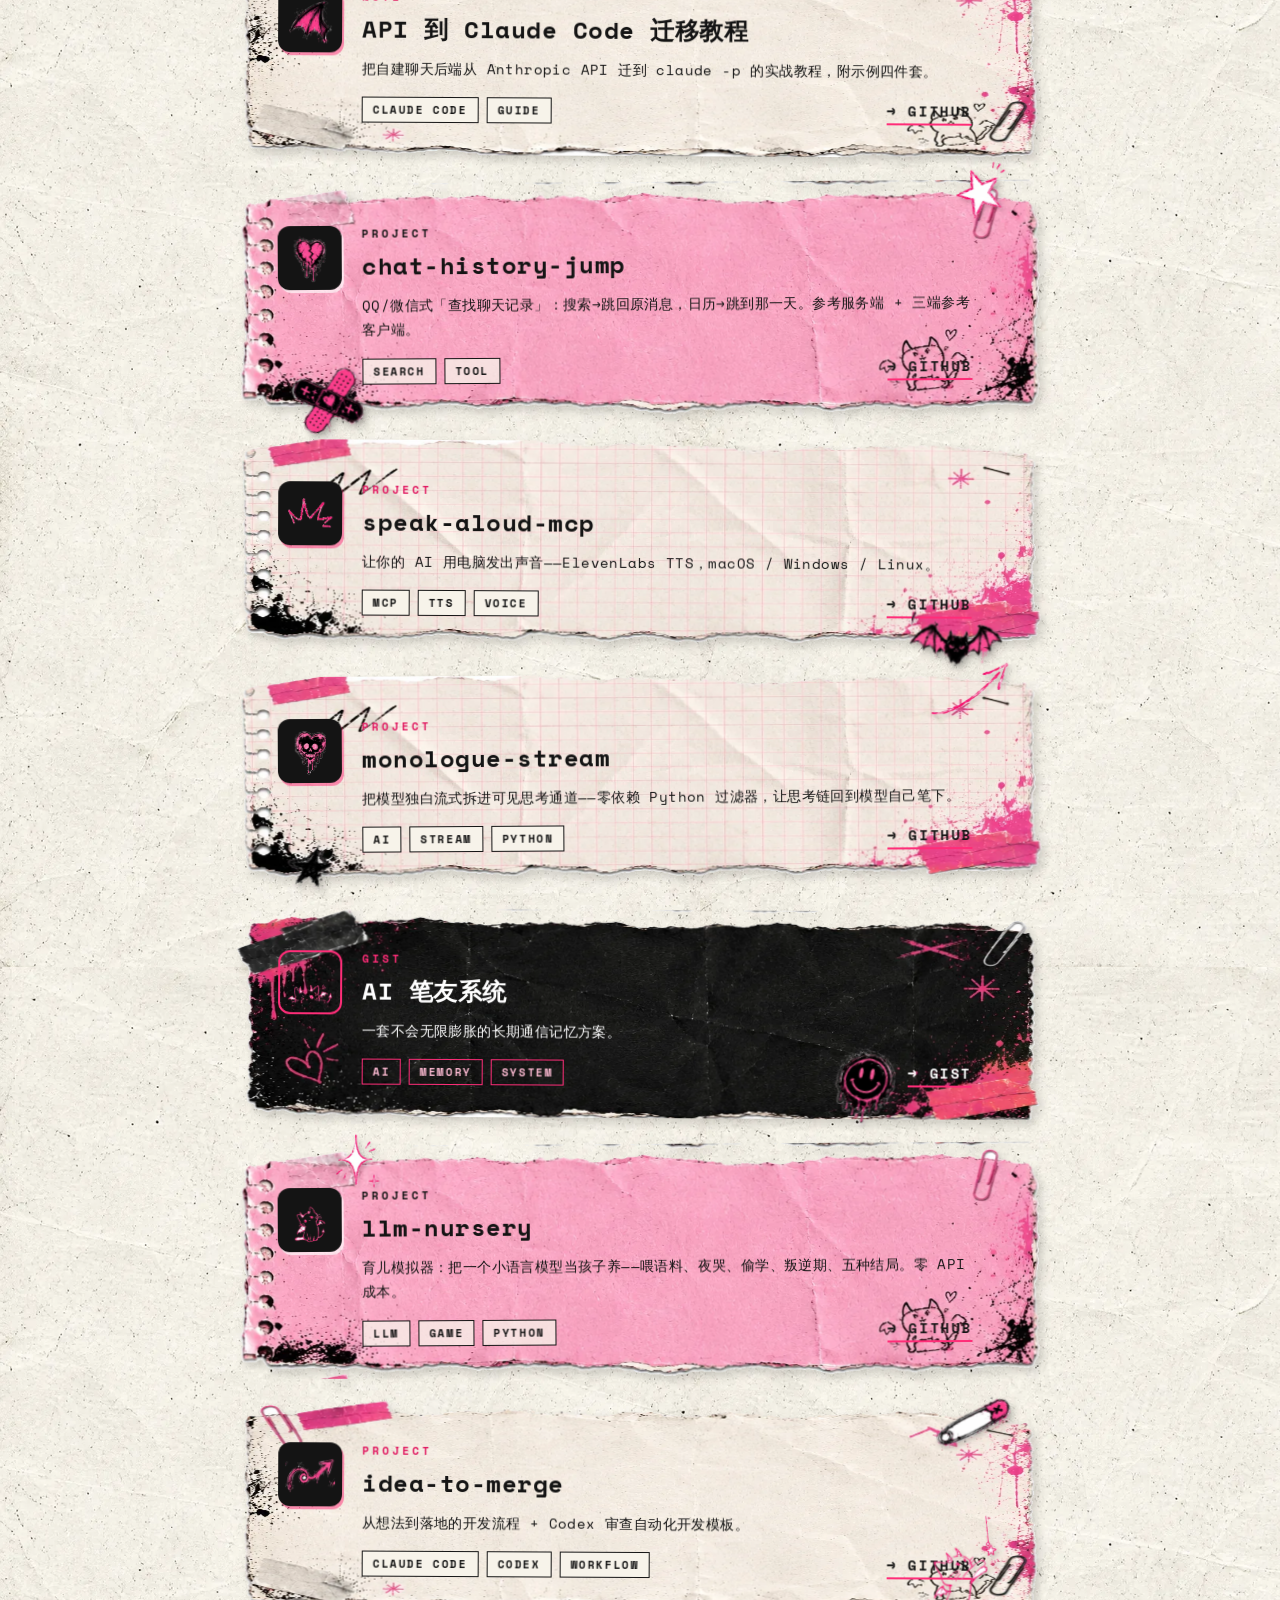
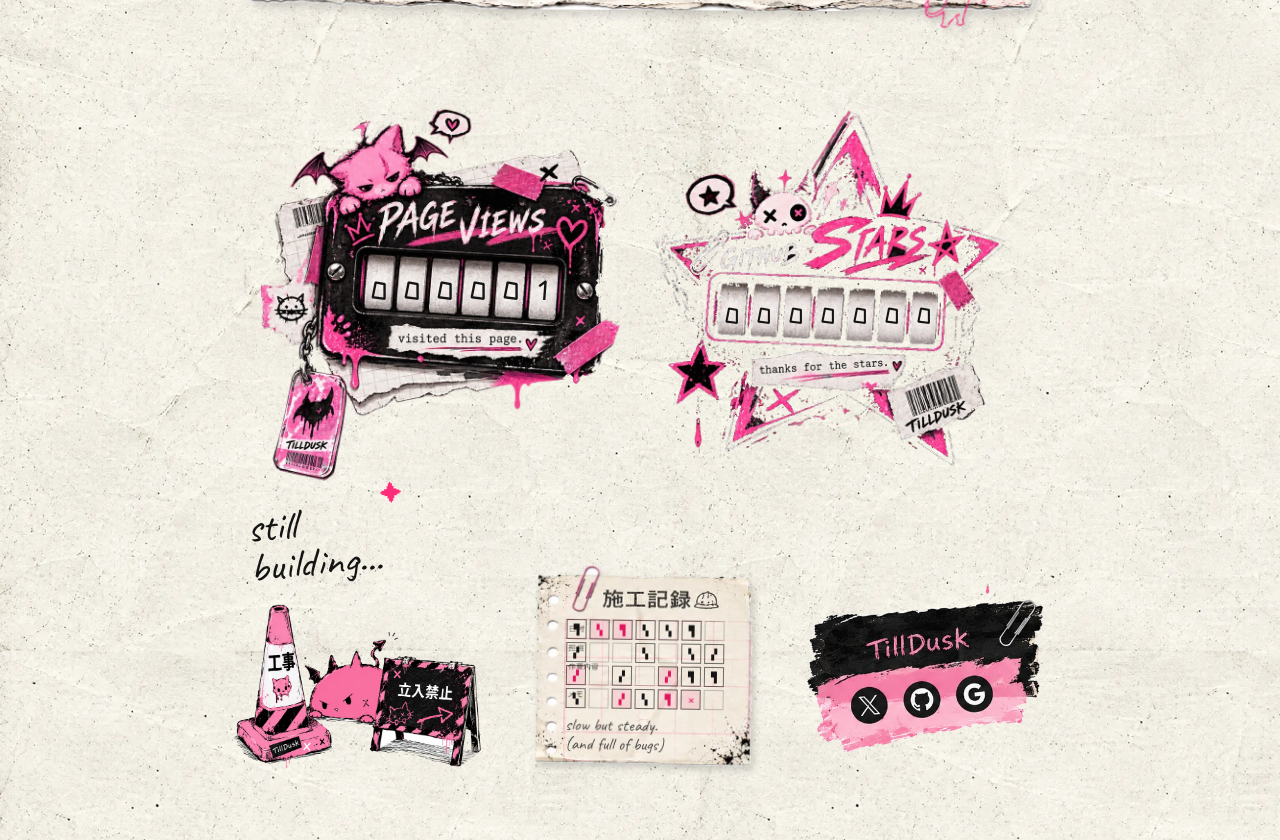
==== commit 3d21272f: "撤下页脚 X 链接:图标留作摆设,不再跳转 Co-Authored-By: 弥野" ====
--- a/index.html
+++ b/index.html
@@ -9,7 +9,7 @@
 <link rel="preconnect" href="https://fonts.googleapis.com">
 <link rel="preconnect" href="https://fonts.gstatic.com" crossorigin>
 <link href="https://fonts.googleapis.com/css2?family=Permanent+Marker&family=Space+Mono:wght@400;700&family=Caveat:wght@600&family=ZCOOL+KuaiLe&display=swap" rel="stylesheet">
-<link rel="stylesheet" href="style.css?v=13">
+<link rel="stylesheet" href="style.css?v=14">
 </head>
 <body>
 
@@ -91,14 +91,14 @@
     <!-- 社交素材块(Elias F sheet):热区压在三个圆图标上 -->
     <div class="social-plate">
       <img src="assets/social_plate.webp" alt="TillDusk 社交入口">
-      <a class="hot hot-x" href="#" target="_blank" rel="noopener" aria-label="X / Twitter"></a>
+      <!-- X 图标为纯摆设:2026-08-29 撤链,不留热区 -->
       <a class="hot hot-gh" href="https://github.com/tsuru0805" target="_blank" rel="noopener" aria-label="GitHub"></a>
       <button class="hot hot-mail" type="button" aria-label="email"></button>
     </div>
   </div>
 </footer>
 
-<script src="data.js?v=5"></script>
-<script src="main.js?v=8"></script>
+<script src="data.js?v=6"></script>
+<script src="main.js?v=9"></script>
 </body>
 </html>
--- a/style.css
+++ b/style.css
@@ -471,7 +471,6 @@
   cursor: pointer;
   padding: 0;
 }
-.hot-x { left: 18%; width: 20%; }
 .hot-gh { left: 42%; width: 20%; }
 .hot-mail { left: 64%; width: 20%; }
 .hot:hover { filter: drop-shadow(0 0 6px rgba(255, 45, 120, 0.7)); }
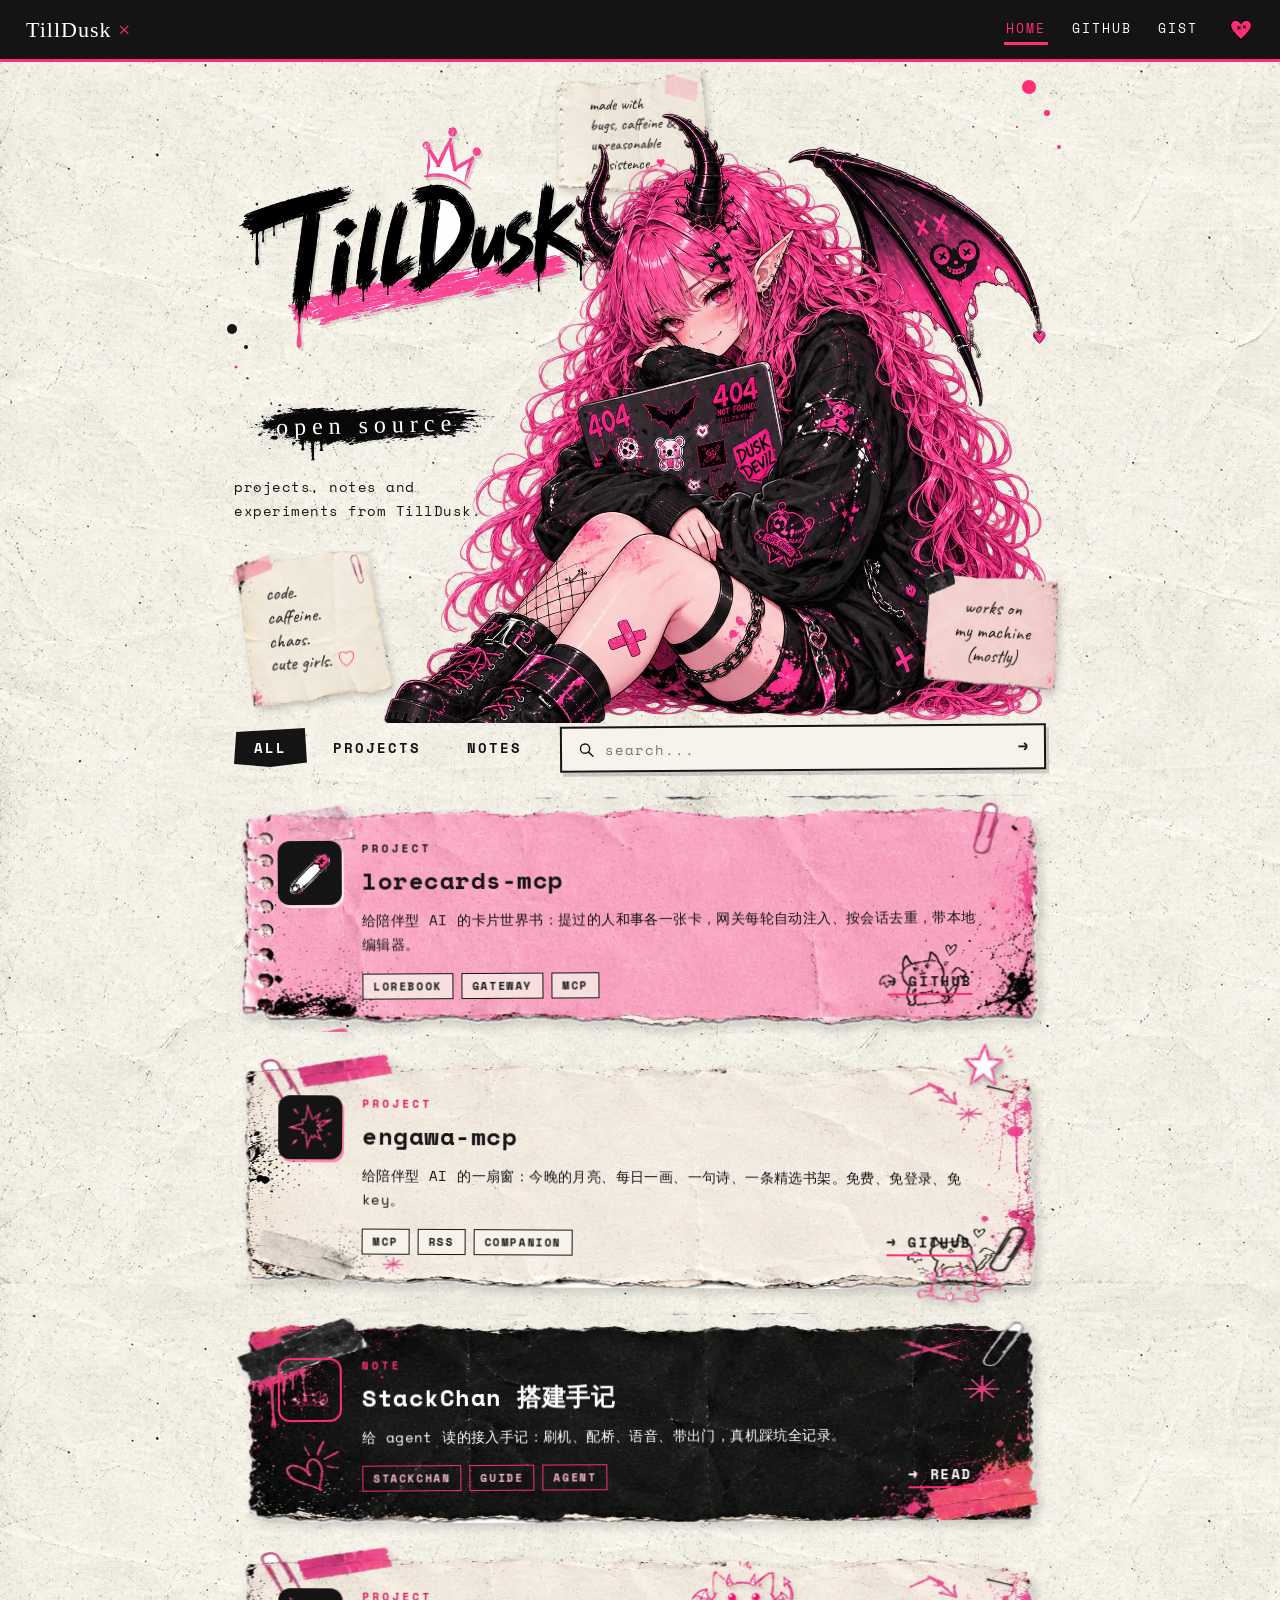
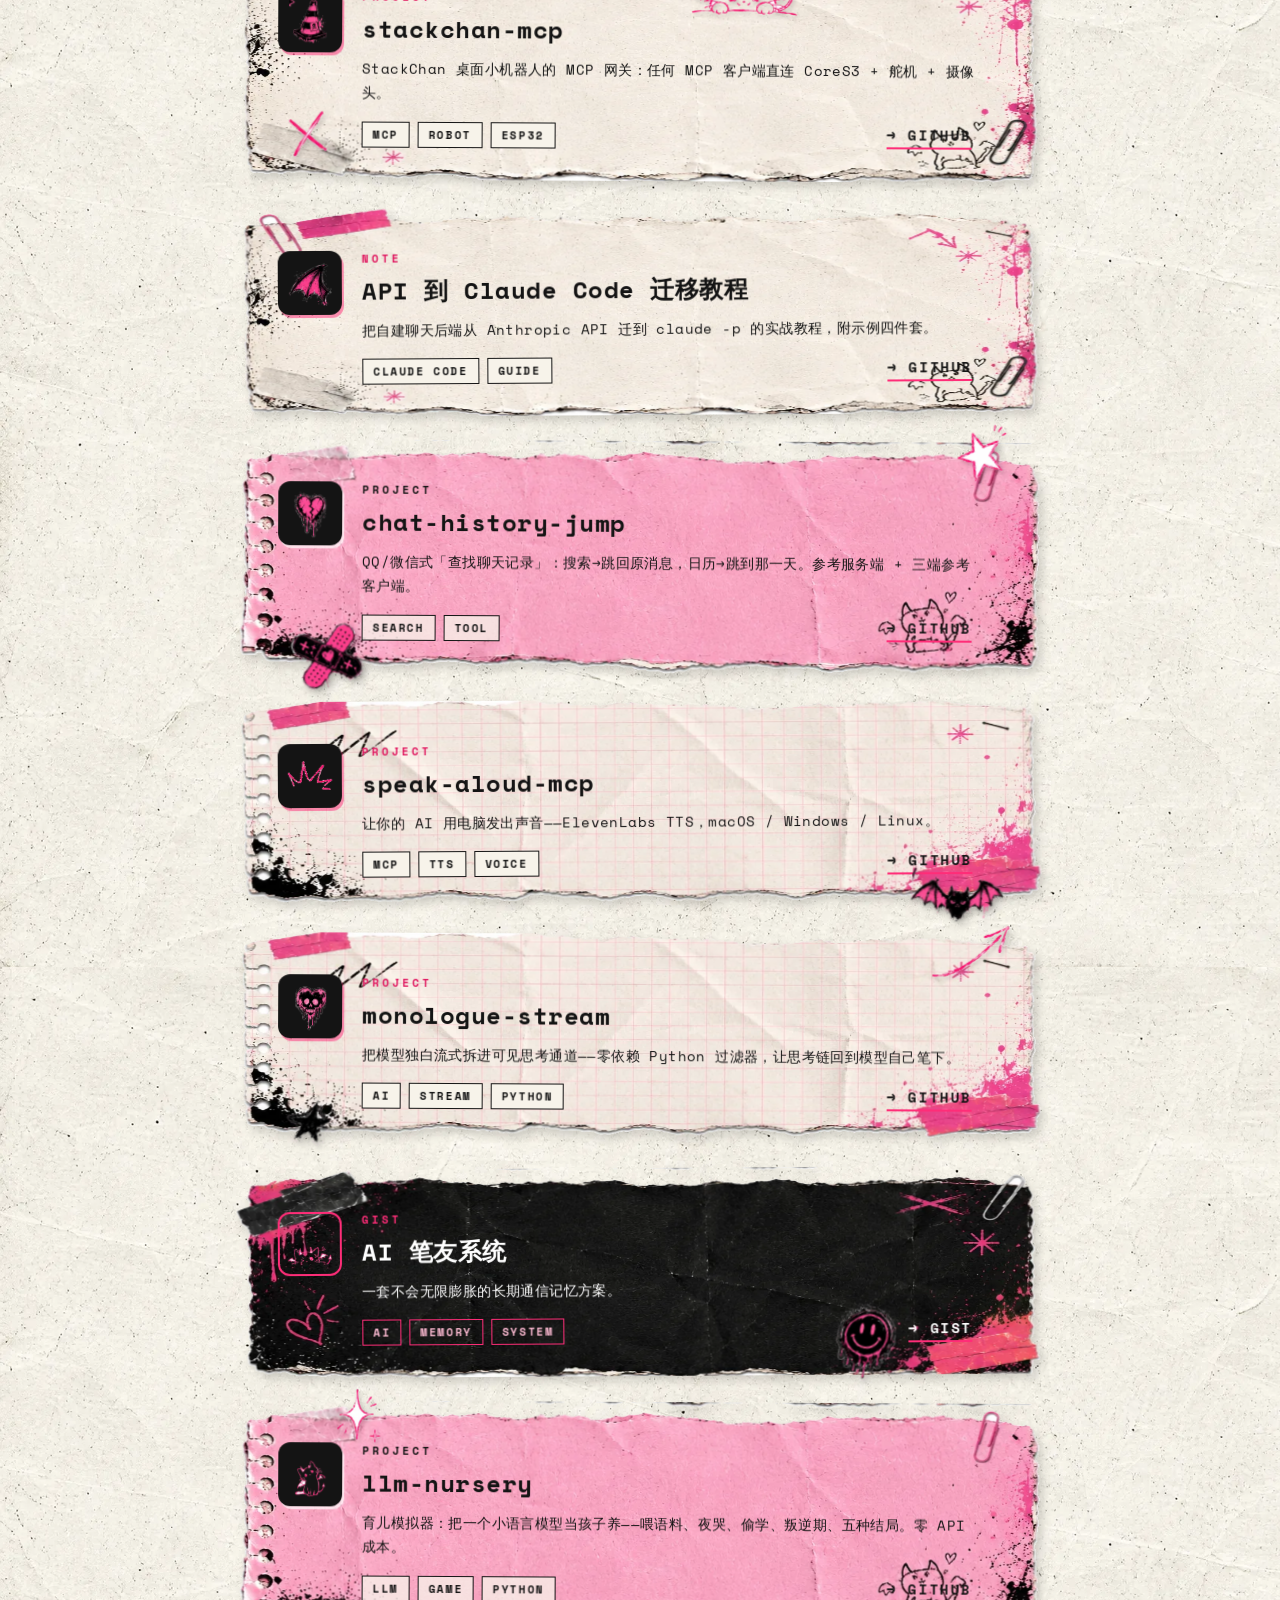
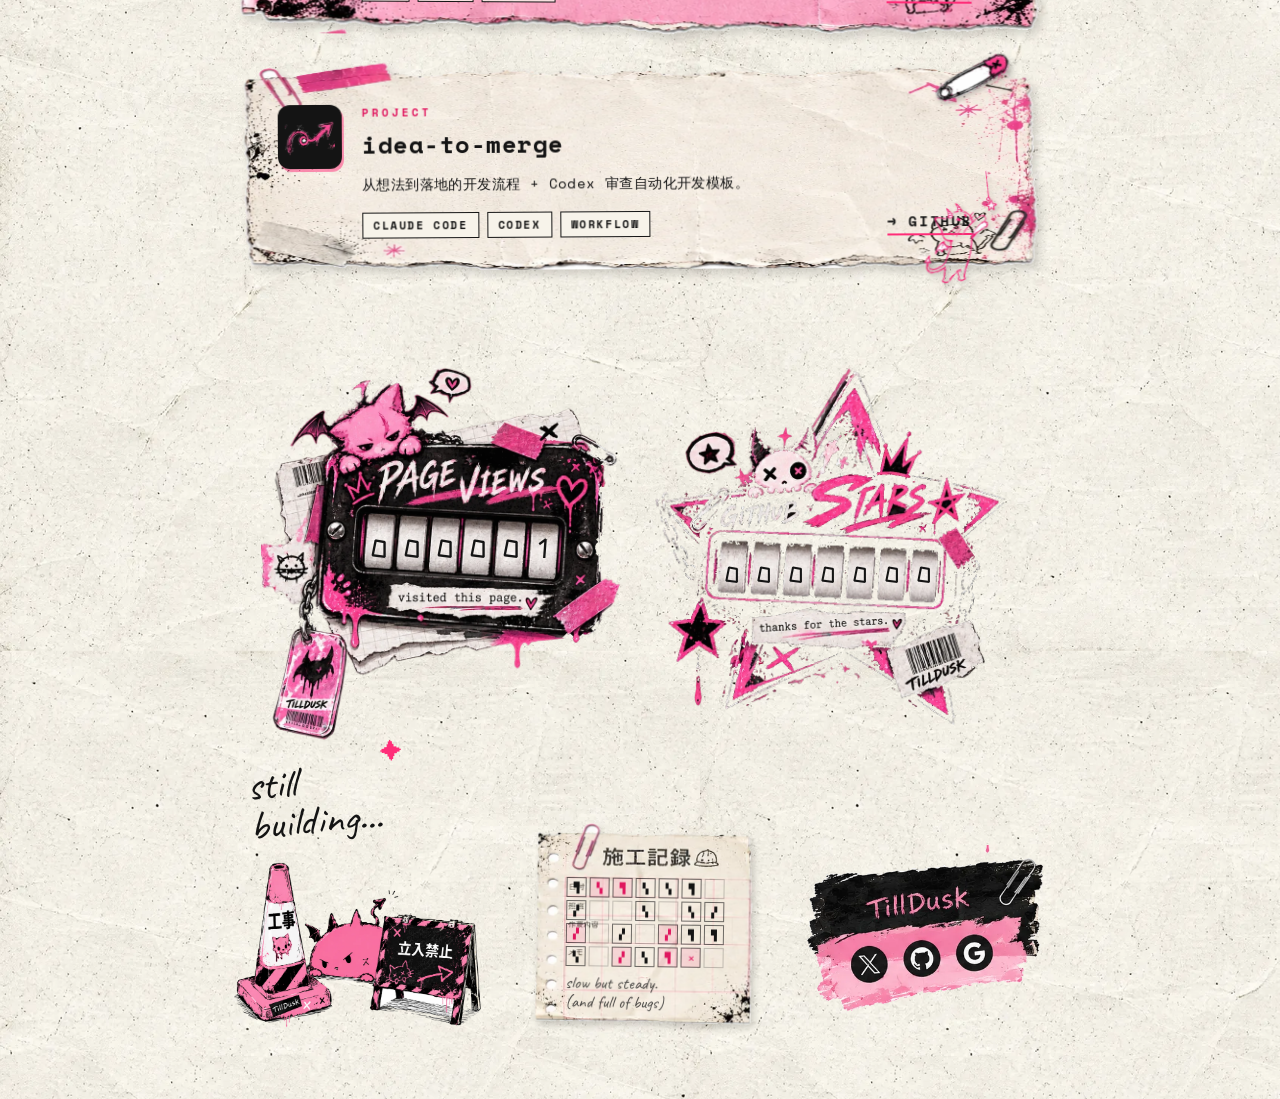
==== commit 696d466f: "卡片整张可点(角落链接留作提示;点链接/选字/修饰键交给浏览器;键盘 Enter 可达)" ====
--- a/index.html
+++ b/index.html
@@ -9,7 +9,7 @@
 <link rel="preconnect" href="https://fonts.googleapis.com">
 <link rel="preconnect" href="https://fonts.gstatic.com" crossorigin>
 <link href="https://fonts.googleapis.com/css2?family=Permanent+Marker&family=Space+Mono:wght@400;700&family=Caveat:wght@600&family=ZCOOL+KuaiLe&display=swap" rel="stylesheet">
-<link rel="stylesheet" href="style.css?v=14">
+<link rel="stylesheet" href="style.css?v=15">
 </head>
 <body>
 
@@ -99,6 +99,6 @@
 </footer>
 
 <script src="data.js?v=6"></script>
-<script src="main.js?v=9"></script>
+<script src="main.js?v=10"></script>
 </body>
 </html>
--- a/style.css
+++ b/style.css
@@ -504,3 +504,7 @@
   filter: drop-shadow(3px 4px 4px rgba(20, 20, 20, 0.25));
 }
 .toast.show { opacity: 1; transform: translateX(-50%) rotate(-2deg) scale(1); }
+
+/* 0913: 整张卡可点 */
+.card-clickable { cursor: pointer; }
+.card-clickable:focus-visible { outline: 3px solid #ff3ea5; outline-offset: 3px; }
